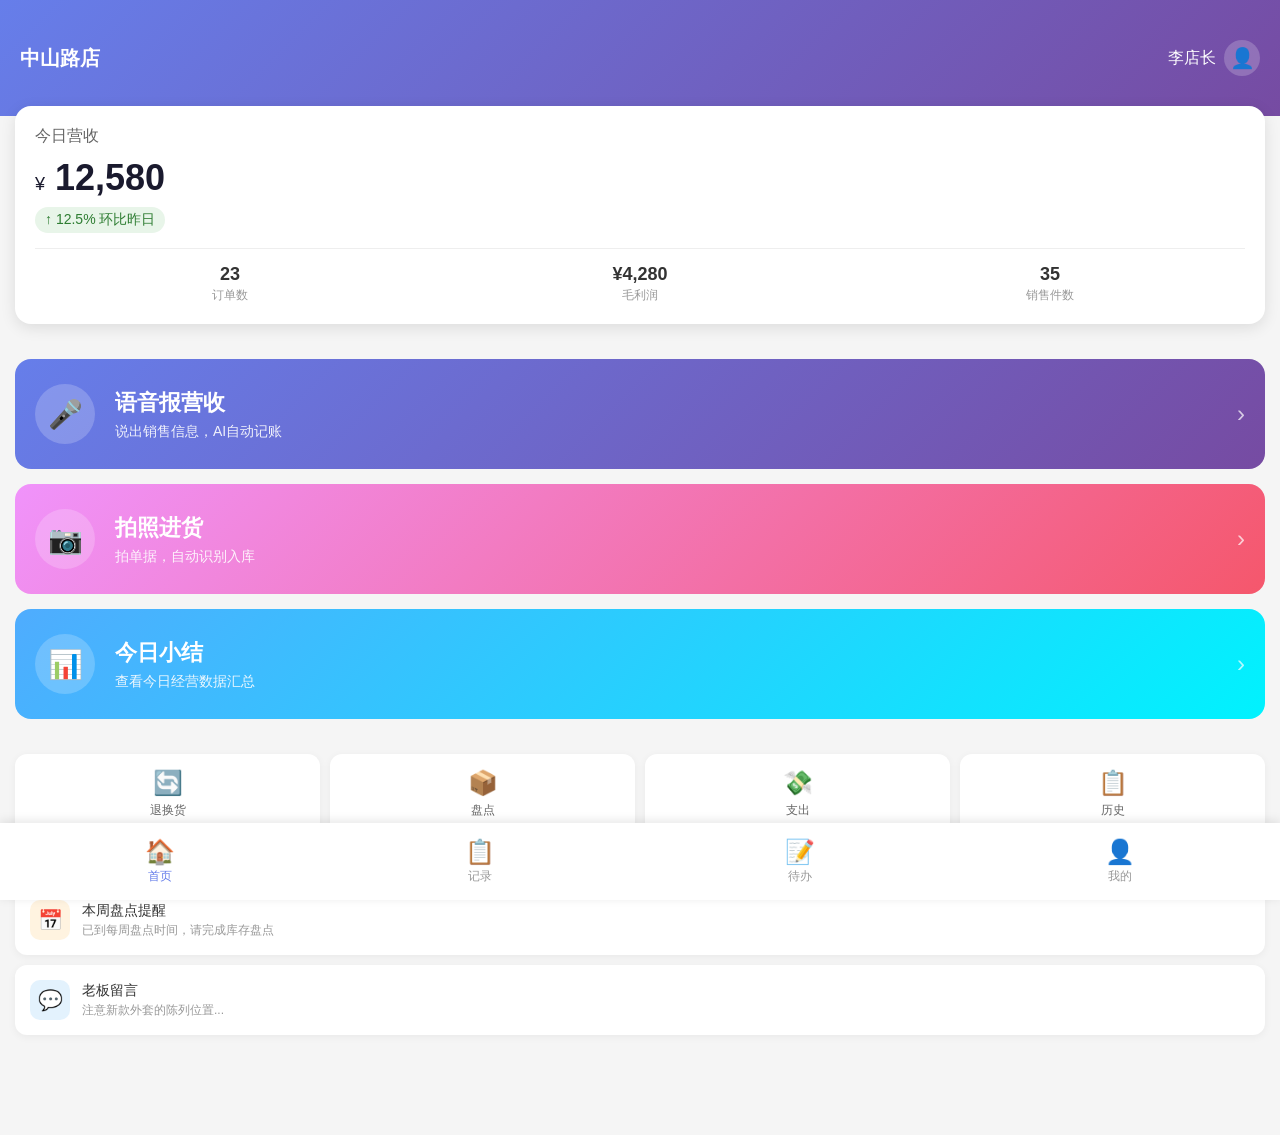
==== assets/mobile.html @ 160834ea "fix: 修复语音识别和PDF识别功能 主要修复内容：  1. 语音功能修复    - 新增 /api/voice/base64 接口：前端直接传base64音频 → 后端ASR识别 → 跳过工作流A" ====
<!DOCTYPE html>
<html lang="zh-CN">
<head>
    <meta charset="UTF-8">
    <meta name="viewport" content="width=device-width, initial-scale=1.0, maximum-scale=1.0, user-scalable=no">
    <title>店长端 - AI记账助手</title>
    <style>
        * {
            margin: 0;
            padding: 0;
            box-sizing: border-box;
        }
        
        body {
            font-family: -apple-system, BlinkMacSystemFont, 'Segoe UI', Roboto, 'Helvetica Neue', Arial, sans-serif;
            background: #f5f5f5;
            min-height: 100vh;
            padding-bottom: 80px;
        }
        
        /* 顶部栏 */
        .header {
            background: linear-gradient(135deg, #667eea 0%, #764ba2 100%);
            color: white;
            padding: 20px;
            padding-top: 40px;
        }
        
        .header-top {
            display: flex;
            justify-content: space-between;
            align-items: center;
            margin-bottom: 20px;
        }
        
        .store-name {
            font-size: 20px;
            font-weight: 600;
        }
        
        .user-info {
            display: flex;
            align-items: center;
            gap: 8px;
        }
        
        .avatar {
            width: 36px;
            height: 36px;
            background: rgba(255,255,255,0.2);
            border-radius: 50%;
            display: flex;
            align-items: center;
            justify-content: center;
            font-size: 20px;
        }
        
        /* 今日小结卡片 */
        .summary-card {
            background: white;
            margin: -10px 15px 15px;
            border-radius: 16px;
            padding: 20px;
            box-shadow: 0 4px 15px rgba(0,0,0,0.1);
        }
        
        .summary-title {
            font-size: 16px;
            color: #666;
            margin-bottom: 10px;
        }
        
        .summary-amount {
            font-size: 36px;
            font-weight: 700;
            color: #1a1a2e;
        }
        
        .summary-amount .unit {
            font-size: 18px;
            font-weight: 400;
        }
        
        .summary-change {
            display: inline-block;
            padding: 4px 10px;
            border-radius: 20px;
            font-size: 14px;
            margin-top: 8px;
        }
        
        .summary-change.up {
            background: #e8f5e9;
            color: #2e7d32;
        }
        
        .summary-change.down {
            background: #ffebee;
            color: #c62828;
        }
        
        .summary-stats {
            display: flex;
            gap: 20px;
            margin-top: 15px;
            padding-top: 15px;
            border-top: 1px solid #eee;
        }
        
        .stat-item {
            text-align: center;
            flex: 1;
        }
        
        .stat-value {
            font-size: 18px;
            font-weight: 600;
            color: #333;
        }
        
        .stat-label {
            font-size: 12px;
            color: #999;
            margin-top: 2px;
        }
        
        /* 3大按钮 */
        .main-buttons {
            padding: 20px 15px;
        }
        
        .main-btn {
            display: flex;
            align-items: center;
            width: 100%;
            padding: 25px 20px;
            border: none;
            border-radius: 16px;
            margin-bottom: 15px;
            cursor: pointer;
            transition: all 0.3s;
            text-align: left;
        }
        
        .main-btn:active {
            transform: scale(0.98);
        }
        
        .main-btn.voice {
            background: linear-gradient(135deg, #667eea 0%, #764ba2 100%);
            color: white;
        }
        
        .main-btn.photo {
            background: linear-gradient(135deg, #f093fb 0%, #f5576c 100%);
            color: white;
        }
        
        .main-btn.summary {
            background: linear-gradient(135deg, #4facfe 0%, #00f2fe 100%);
            color: white;
        }
        
        .btn-icon {
            width: 60px;
            height: 60px;
            background: rgba(255,255,255,0.2);
            border-radius: 50%;
            display: flex;
            align-items: center;
            justify-content: center;
            font-size: 28px;
            margin-right: 20px;
        }
        
        .btn-content {
            flex: 1;
        }
        
        .btn-title {
            font-size: 22px;
            font-weight: 600;
            margin-bottom: 5px;
        }
        
        .btn-desc {
            font-size: 14px;
            opacity: 0.9;
        }
        
        .btn-arrow {
            font-size: 24px;
            opacity: 0.7;
        }
        
        /* 快捷入口 */
        .quick-actions {
            display: flex;
            gap: 10px;
            padding: 0 15px;
            margin-bottom: 20px;
        }
        
        .quick-btn {
            flex: 1;
            background: white;
            border: none;
            border-radius: 12px;
            padding: 15px 10px;
            text-align: center;
            cursor: pointer;
            box-shadow: 0 2px 8px rgba(0,0,0,0.05);
        }
        
        .quick-btn .icon {
            font-size: 24px;
            margin-bottom: 5px;
        }
        
        .quick-btn .text {
            font-size: 12px;
            color: #666;
        }
        
        /* 待办事项 */
        .section {
            padding: 0 15px;
            margin-bottom: 20px;
        }
        
        .section-title {
            font-size: 16px;
            font-weight: 600;
            color: #333;
            margin-bottom: 10px;
        }
        
        .todo-item {
            background: white;
            border-radius: 12px;
            padding: 15px;
            margin-bottom: 10px;
            display: flex;
            align-items: center;
            gap: 12px;
            box-shadow: 0 2px 8px rgba(0,0,0,0.05);
        }
        
        .todo-icon {
            width: 40px;
            height: 40px;
            border-radius: 10px;
            display: flex;
            align-items: center;
            justify-content: center;
            font-size: 20px;
        }
        
        .todo-icon.warning { background: #fff3e0; }
        .todo-icon.message { background: #e3f2fd; }
        .todo-icon.check { background: #e8f5e9; }
        
        .todo-content {
            flex: 1;
        }
        
        .todo-title {
            font-size: 14px;
            font-weight: 500;
            color: #333;
        }
        
        .todo-desc {
            font-size: 12px;
            color: #999;
            margin-top: 2px;
        }
        
        /* 底部导航 */
        .bottom-nav {
            position: fixed;
            bottom: 0;
            left: 0;
            right: 0;
            background: white;
            display: flex;
            padding: 10px 0;
            box-shadow: 0 -2px 10px rgba(0,0,0,0.1);
        }
        
        .nav-item {
            flex: 1;
            text-align: center;
            padding: 5px;
            cursor: pointer;
            color: #999;
        }
        
        .nav-item.active {
            color: #667eea;
        }
        
        .nav-item .icon {
            font-size: 24px;
            margin-bottom: 2px;
        }
        
        .nav-item .text {
            font-size: 12px;
        }
        
        /* 录音模态框 */
        .modal-overlay {
            position: fixed;
            top: 0;
            left: 0;
            right: 0;
            bottom: 0;
            background: rgba(0,0,0,0.5);
            display: none;
            align-items: center;
            justify-content: center;
            z-index: 1000;
        }
        
        .modal-overlay.show {
            display: flex;
        }
        
        .modal-content {
            background: white;
            border-radius: 20px;
            padding: 30px;
            width: 90%;
            max-width: 400px;
            text-align: center;
        }
        
        .record-btn-big {
            width: 120px;
            height: 120px;
            border-radius: 50%;
            background: linear-gradient(135deg, #667eea 0%, #764ba2 100%);
            border: none;
            color: white;
            font-size: 40px;
            cursor: pointer;
            margin: 20px auto;
            display: flex;
            align-items: center;
            justify-content: center;
            transition: all 0.3s;
        }
        
        .record-btn-big.recording {
            background: #f44336;
            animation: pulse 1s infinite;
        }
        
        @keyframes pulse {
            0% { transform: scale(1); }
            50% { transform: scale(1.1); }
            100% { transform: scale(1); }
        }
        
        .record-status {
            font-size: 16px;
            color: #666;
            margin-top: 10px;
        }
        
        .result-card {
            background: #f8f9fa;
            border-radius: 12px;
            padding: 20px;
            margin-top: 20px;
            text-align: left;
        }
        
        .result-item {
            display: flex;
            justify-content: space-between;
            padding: 10px 0;
            border-bottom: 1px solid #eee;
        }
        
        .result-item:last-child {
            border-bottom: none;
        }
        
        .result-label {
            color: #666;
        }
        
        .result-value {
            font-weight: 600;
            color: #333;
        }
        
        .modal-buttons {
            display: flex;
            gap: 10px;
            margin-top: 20px;
        }
        
        .modal-btn {
            flex: 1;
            padding: 14px;
            border: none;
            border-radius: 12px;
            font-size: 16px;
            cursor: pointer;
        }
        
        .modal-btn.cancel {
            background: #f5f5f5;
            color: #666;
        }
        
        .modal-btn.confirm {
            background: linear-gradient(135deg, #667eea 0%, #764ba2 100%);
            color: white;
        }
    </style>
</head>
<body>
    <!-- 顶部栏 -->
    <div class="header">
        <div class="header-top">
            <div class="store-name" id="storeName">中山路店</div>
            <div class="user-info">
                <span id="userName">李店长</span>
                <div class="avatar">👤</div>
            </div>
        </div>
    </div>
    
    <!-- 今日小结卡片 -->
    <div class="summary-card">
        <div class="summary-title">今日营收</div>
        <div class="summary-amount">
            <span class="unit">¥</span>
            <span id="todayRevenue">12,580</span>
        </div>
        <span class="summary-change up" id="revenueChange">↑ 12.5% 环比昨日</span>
        
        <div class="summary-stats">
            <div class="stat-item">
                <div class="stat-value" id="todayOrders">23</div>
                <div class="stat-label">订单数</div>
            </div>
            <div class="stat-item">
                <div class="stat-value" id="todayProfit">¥4,280</div>
                <div class="stat-label">毛利润</div>
            </div>
            <div class="stat-item">
                <div class="stat-value" id="todayItems">35</div>
                <div class="stat-label">销售件数</div>
            </div>
        </div>
    </div>
    
    <!-- 3大按钮 -->
    <div class="main-buttons">
        <button class="main-btn voice" onclick="openVoiceModal()">
            <div class="btn-icon">🎤</div>
            <div class="btn-content">
                <div class="btn-title">语音报营收</div>
                <div class="btn-desc">说出销售信息，AI自动记账</div>
            </div>
            <div class="btn-arrow">›</div>
        </button>
        
        <button class="main-btn photo" onclick="openPhotoModal()">
            <div class="btn-icon">📷</div>
            <div class="btn-content">
                <div class="btn-title">拍照进货</div>
                <div class="btn-desc">拍单据，自动识别入库</div>
            </div>
            <div class="btn-arrow">›</div>
        </button>
        
        <button class="main-btn summary" onclick="viewTodaySummary()">
            <div class="btn-icon">📊</div>
            <div class="btn-content">
                <div class="btn-title">今日小结</div>
                <div class="btn-desc">查看今日经营数据汇总</div>
            </div>
            <div class="btn-arrow">›</div>
        </button>
    </div>
    
    <!-- 快捷入口 -->
    <div class="quick-actions">
        <button class="quick-btn" onclick="openReturnType()">
            <div class="icon">🔄</div>
            <div class="text">退换货</div>
        </button>
        <button class="quick-btn" onclick="openInventory()">
            <div class="icon">📦</div>
            <div class="text">盘点</div>
        </button>
        <button class="quick-btn" onclick="openExpense()">
            <div class="icon">💸</div>
            <div class="text">支出</div>
        </button>
        <button class="quick-btn" onclick="viewHistory()">
            <div class="icon">📋</div>
            <div class="text">历史</div>
        </button>
    </div>
    
    <!-- 待办事项 -->
    <div class="section">
        <div class="section-title">待办提醒</div>
        <div class="todo-item" onclick="handleTodo('inventory')">
            <div class="todo-icon warning">📅</div>
            <div class="todo-content">
                <div class="todo-title">本周盘点提醒</div>
                <div class="todo-desc">已到每周盘点时间，请完成库存盘点</div>
            </div>
        </div>
        <div class="todo-item" onclick="handleTodo('message')">
            <div class="todo-icon message">💬</div>
            <div class="todo-content">
                <div class="todo-title">老板留言</div>
                <div class="todo-desc">注意新款外套的陈列位置...</div>
            </div>
        </div>
    </div>
    
    <!-- 底部导航 -->
    <div class="bottom-nav">
        <div class="nav-item active" onclick="switchTab('home')">
            <div class="icon">🏠</div>
            <div class="text">首页</div>
        </div>
        <div class="nav-item" onclick="switchTab('records')">
            <div class="icon">📋</div>
            <div class="text">记录</div>
        </div>
        <div class="nav-item" onclick="switchTab('todos')">
            <div class="icon">📝</div>
            <div class="text">待办</div>
        </div>
        <div class="nav-item" onclick="switchTab('profile')">
            <div class="icon">👤</div>
            <div class="text">我的</div>
        </div>
    </div>
    
    <!-- 语音录音模态框 -->
    <div class="modal-overlay" id="voiceModal">
        <div class="modal-content">
            <h3 style="margin-bottom: 10px;">语音报账</h3>
            <p style="color: #666; font-size: 14px;">点击开始录音，说出交易信息</p>
            
            <button class="record-btn-big" id="recordBtn" onclick="toggleRecording()">
                🎤
            </button>
            <div class="record-status" id="recordStatus">点击开始录音</div>
            
            <div class="result-card" id="voiceResult" style="display: none;">
                <h4 style="margin-bottom: 10px;">识别结果 <span style="color: #4caf50; font-size: 12px;">置信度 95%</span></h4>
                <div class="result-item">
                    <span class="result-label">类型</span>
                    <span class="result-value" id="resultType">销售</span>
                </div>
                <div class="result-item">
                    <span class="result-label">商品</span>
                    <span class="result-value" id="resultProduct">红色连衣裙</span>
                </div>
                <div class="result-item">
                    <span class="result-label">数量</span>
                    <span class="result-value" id="resultQty">1件</span>
                </div>
                <div class="result-item">
                    <span class="result-label">金额</span>
                    <span class="result-value" id="resultAmount">¥299</span>
                </div>
            </div>
            
            <div class="modal-buttons">
                <button class="modal-btn cancel" onclick="closeVoiceModal()">取消</button>
                <button class="modal-btn confirm" id="confirmBtn" style="display: none;" onclick="confirmRecord()">确认提交</button>
            </div>
        </div>
    </div>
    
    <script>
        // 检查登录状态
        const token = localStorage.getItem('token');
        const user = JSON.parse(localStorage.getItem('user') || '{}');
        
        if (!token || user.role !== 'manager') {
            // 未登录或非店长角色，跳转登录页
            // window.location.href = '/login.html';
        }
        
        // 设置用户信息
        if (user.name) {
            document.getElementById('userName').textContent = user.name;
        }
        
        let mediaRecorder;
        let audioChunks = [];
        let isRecording = false;
        
        function openVoiceModal() {
            document.getElementById('voiceModal').classList.add('show');
            document.getElementById('voiceResult').style.display = 'none';
            document.getElementById('confirmBtn').style.display = 'none';
        }
        
        function closeVoiceModal() {
            document.getElementById('voiceModal').classList.remove('show');
            if (isRecording) {
                stopRecording();
            }
        }
        
        async function toggleRecording() {
            if (isRecording) {
                await stopRecording();
            } else {
                await startRecording();
            }
        }
        
        async function startRecording() {
            try {
                const stream = await navigator.mediaDevices.getUserMedia({ audio: true });
                // 优先使用webm+opus格式
                const mimeType = MediaRecorder.isTypeSupported('audio/webm;codecs=opus') 
                    ? 'audio/webm;codecs=opus' 
                    : MediaRecorder.isTypeSupported('audio/mp4') 
                        ? 'audio/mp4' 
                        : 'audio/webm';
                mediaRecorder = new MediaRecorder(stream, { mimeType });
                audioChunks = [];
                
                mediaRecorder.ondataavailable = (e) => {
                    audioChunks.push(e.data);
                };
                
                mediaRecorder.onstop = async () => {
                    const audioBlob = new Blob(audioChunks, { type: mediaRecorder.mimeType || 'audio/webm' });
                    await uploadAudio(audioBlob);
                };
                
                mediaRecorder.start();
                isRecording = true;
                document.getElementById('recordBtn').classList.add('recording');
                document.getElementById('recordBtn').textContent = '⏹️';
                document.getElementById('recordStatus').textContent = '正在录音，点击停止...';
            } catch (error) {
                alert('无法访问麦克风，请检查权限设置');
            }
        }
        
        function stopRecording() {
            if (mediaRecorder && isRecording) {
                mediaRecorder.stop();
                isRecording = false;
                document.getElementById('recordBtn').classList.remove('recording');
                document.getElementById('recordBtn').textContent = '🎤';
                document.getElementById('recordStatus').textContent = '识别中...';
            }
        }
        
        async function uploadAudio(audioBlob) {
            const storeId = user.store_ids?.[0] || 'store_001';
            
            try {
                // 将音频转为base64直接发送给ASR识别
                const reader = new FileReader();
                reader.onloadend = async function() {
                    const base64Audio = reader.result.split(',')[1];
                    
                    try {
                        const response = await fetch('/api/voice/base64', {
                            method: 'POST',
                            headers: {
                                'Content-Type': 'application/json',
                                'Authorization': `Bearer ${token}`
                            },
                            body: JSON.stringify({
                                audio_base64: base64Audio,
                                audio_format: 'webm',
                                store_id: storeId
                            })
                        });
                        
                        const data = await response.json();
                        
                        if (data.success) {
                            showResult(data.extracted_data || {});
                        } else {
                            document.getElementById('recordStatus').textContent = '识别失败：' + (data.error || '未知错误');
                        }
                    } catch (error) {
                        document.getElementById('recordStatus').textContent = '识别失败，请重试';
                    }
                };
                reader.readAsDataURL(audioBlob);
            } catch (error) {
                document.getElementById('recordStatus').textContent = '上传失败，请重试';
            }
        }
        
        function showResult(data) {
            document.getElementById('resultType').textContent = data.data_type === 'revenue' ? '销售' : 
                data.data_type === 'return' ? '退货' : data.data_type === 'inventory' ? '盘点' : '支出';
            
            const items = data.extracted_fields?.items || [];
            if (items.length > 0) {
                document.getElementById('resultProduct').textContent = items[0].name || '-';
                document.getElementById('resultQty').textContent = (items[0].quantity || 1) + '件';
            }
            
            document.getElementById('resultAmount').textContent = '¥' + (data.extracted_fields?.total_amount || 0);
            document.getElementById('recordStatus').textContent = '识别完成';
            document.getElementById('voiceResult').style.display = 'block';
            document.getElementById('confirmBtn').style.display = 'block';
        }
        
        async function confirmRecord() {
            // 提交确认
            alert('✅ 记账成功！\n\n今日营收已更新');
            closeVoiceModal();
            loadTodaySummary();
        }
        
        function openPhotoModal() {
            // 打开拍照/上传界面
            const input = document.createElement('input');
            input.type = 'file';
            input.accept = 'image/*,.pdf';
            input.capture = 'environment';
            input.onchange = handlePhotoUpload;
            input.click();
        }
        
        async function handlePhotoUpload(e) {
            const file = e.target.files[0];
            if (!file) return;
            
            const fileName = file.name.toLowerCase();
            const isPdf = fileName.endsWith('.pdf');
            const formData = new FormData();
            formData.append('file', file);
            formData.append('store_id', user.store_ids?.[0] || 'store_001');
            
            // 显示上传中
            document.getElementById('recordStatus') && (document.getElementById('recordStatus').textContent = '正在上传...');
            
            try {
                // 第一步：上传文件到对象存储
                const uploadResp = await fetch('/api/upload', {
                    method: 'POST',
                    headers: {
                        'Authorization': `Bearer ${token}`
                    },
                    body: formData
                });
                const uploadData = await uploadResp.json();
                
                if (!uploadData.success) {
                    alert('上传失败：' + (uploadData.error || '未知错误'));
                    return;
                }
                
                // 第二步：根据文件类型调用识别接口
                const apiUrl = isPdf ? '/api/document' : '/api/image';
                const response = await fetch(apiUrl, {
                    method: 'POST',
                    headers: {
                        'Content-Type': 'application/json',
                        'Authorization': `Bearer ${token}`
                    },
                    body: JSON.stringify({
                        file_url: uploadData.url,
                        store_id: user.store_ids?.[0] || 'store_001'
                    })
                });
                
                const data = await response.json();
                
                if (data.success) {
                    showResult(data.extracted_data || {});
                } else {
                    alert('识别失败：' + (data.error || '未知错误'));
                }
            } catch (error) {
                alert('上传失败，请重试');
            }
        }
        
        function viewTodaySummary() {
            alert('📊 今日小结\n\n营收: ¥12,580\n订单: 23笔\n毛利: ¥4,280\n环比昨日: +12.5%');
        }
        
        function openReturnType() {
            // 打开退换货界面
            alert('🔄 退换货功能\n\n请说出退换货信息，如：\n"张姐退了红色M码大衣一件，退480元"');
        }
        
        function openInventory() {
            alert('📦 库存盘点\n\n请扫描或输入商品条码，填写实际库存数量');
        }
        
        function openExpense() {
            alert('💸 支出录入\n\n请说出支出信息，如：\n"今天房租15000元"\n"水电费2000元"');
        }
        
        function viewHistory() {
            window.location.href = '/?page=history';
        }
        
        function handleTodo(type) {
            if (type === 'inventory') {
                openInventory();
            } else if (type === 'message') {
                alert('💬 老板留言\n\n注意新款外套的陈列位置，放在门口显眼处。另外周六有促销活动，请提前准备。');
            }
        }
        
        function switchTab(tab) {
            document.querySelectorAll('.nav-item').forEach(item => {
                item.classList.remove('active');
            });
            event.currentTarget.classList.add('active');
            
            if (tab === 'home') {
                // 当前页面
            } else if (tab === 'records') {
                viewHistory();
            } else if (tab === 'todos') {
                alert('待办功能开发中...');
            } else if (tab === 'profile') {
                alert('我的\n\n' + user.name + '\n' + user.store_ids?.[0] || '');
            }
        }
        
        async function loadTodaySummary() {
            // 加载今日数据
            try {
                const response = await fetch('/api/query', {
                    method: 'POST',
                    headers: {
                        'Content-Type': 'application/json',
                        'Authorization': `Bearer ${token}`
                    },
                    body: JSON.stringify({
                        input_type: 'query',
                        query_type: 'day',
                        store_id: user.store_ids?.[0]
                    })
                });
                
                const data = await response.json();
                // 更新页面数据
            } catch (error) {
                console.error('加载数据失败', error);
            }
        }
        
        // 初始化
        loadTodaySummary();
    </script>
</body>
</html>
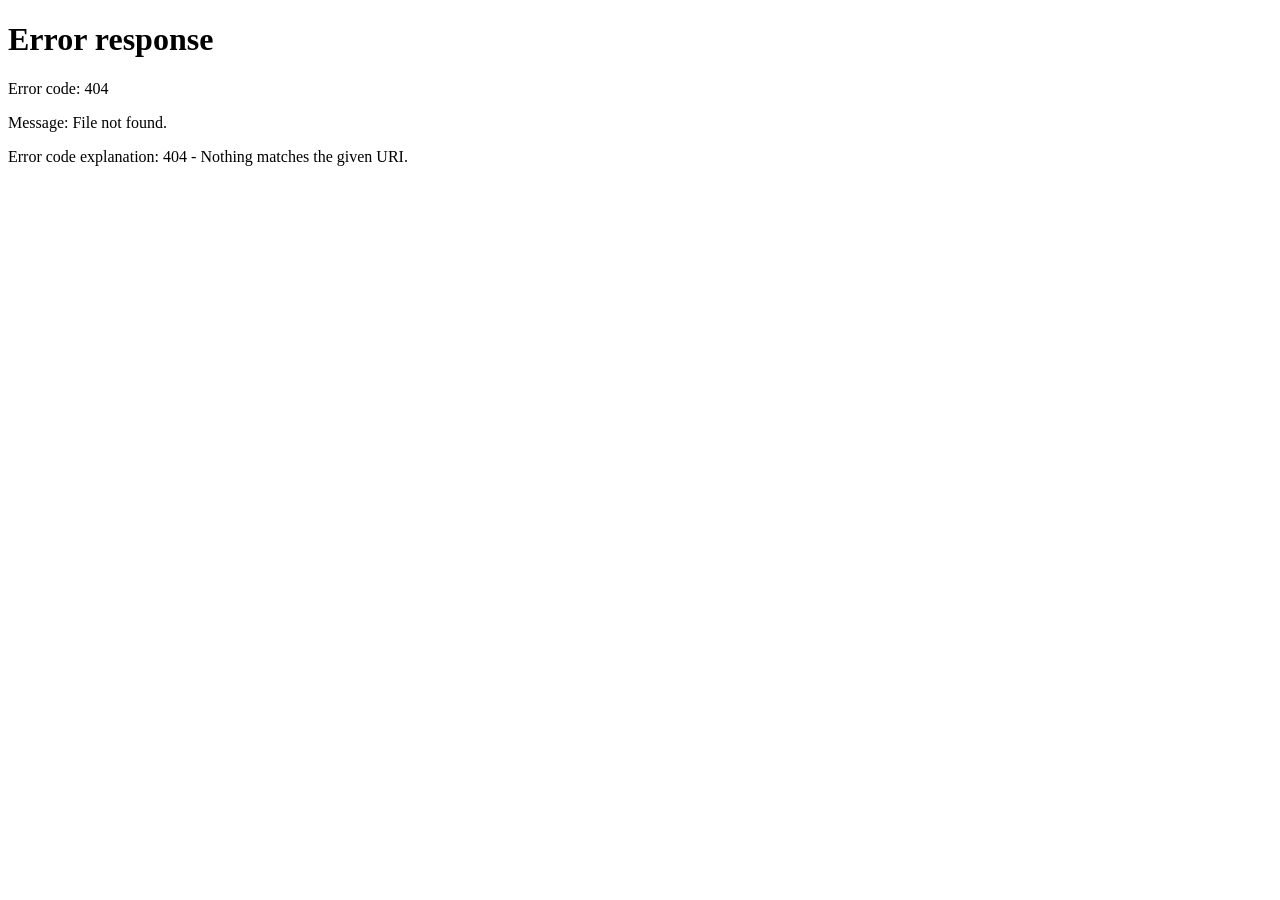
==== commit 6a598c0a: "fix: 修复登录态失效问题 1. 前端修复:    - confirmRecord函数同时读取error和message字段    - 正确处理401状态码，自动跳转登录页    - 解开未登录跳转" ====
--- a/assets/mobile.html
+++ b/assets/mobile.html
@@ -1,6 +1,7 @@
 <!DOCTYPE html>
 <html lang="zh-CN">
 <head>
+    <!-- 版本: 20260526-0910 -->
     <meta charset="UTF-8">
     <meta name="viewport" content="width=device-width, initial-scale=1.0, maximum-scale=1.0, user-scalable=no">
     <title>店长端 - AI记账助手</title>
@@ -362,7 +363,54 @@
             50% { transform: scale(1.1); }
             100% { transform: scale(1); }
         }
-        
+
+        /* 录音波形动画 */
+        .waveform {
+            display: none;
+            align-items: center;
+            justify-content: center;
+            gap: 4px;
+            height: 40px;
+            margin: 15px 0;
+        }
+        .waveform.show { display: flex; }
+        .wave-bar {
+            width: 4px;
+            background: #667eea;
+            border-radius: 2px;
+            animation: wave 0.8s ease-in-out infinite;
+        }
+        .wave-bar:nth-child(odd) { animation-delay: 0s; }
+        .wave-bar:nth-child(even) { animation-delay: 0.2s; }
+        @keyframes wave {
+            0%, 100% { height: 8px; }
+            50% { height: 36px; }
+        }
+
+        /* 拍照预览 */
+        .photo-preview {
+            max-width: 100%;
+            max-height: 250px;
+            border-radius: 12px;
+            margin-top: 15px;
+            display: none;
+        }
+        .photo-preview.show { display: block; }
+
+        /* Loading spinner */
+        .spinner {
+            display: none;
+            width: 40px;
+            height: 40px;
+            margin: 15px auto;
+            border: 3px solid rgba(102, 126, 234, 0.2);
+            border-top-color: #667eea;
+            border-radius: 50%;
+            animation: spin 0.8s linear infinite;
+        }
+        .spinner.show { display: block; }
+        @keyframes spin { to { transform: rotate(360deg); } }
+
         .record-status {
             font-size: 16px;
             color: #666;
@@ -555,6 +603,13 @@
             <h3 style="margin-bottom: 10px;">语音报账</h3>
             <p style="color: #666; font-size: 14px;">点击开始录音，说出交易信息</p>
             
+            <div class="waveform" id="waveform">
+                <div class="wave-bar"></div><div class="wave-bar"></div><div class="wave-bar"></div>
+                <div class="wave-bar"></div><div class="wave-bar"></div><div class="wave-bar"></div>
+                <div class="wave-bar"></div><div class="wave-bar"></div><div class="wave-bar"></div>
+                <div class="wave-bar"></div>
+            </div>
+            <div class="spinner" id="spinner"></div>
             <button class="record-btn-big" id="recordBtn" onclick="toggleRecording()">
                 🎤
             </button>
@@ -594,7 +649,7 @@
         
         if (!token || user.role !== 'manager') {
             // 未登录或非店长角色，跳转登录页
-            // window.location.href = '/login.html';
+            window.location.href = '/login.html';
         }
         
         // 设置用户信息
@@ -630,34 +685,37 @@
         async function startRecording() {
             try {
                 const stream = await navigator.mediaDevices.getUserMedia({ audio: true });
-                // 优先使用webm+opus格式
-                const mimeType = MediaRecorder.isTypeSupported('audio/webm;codecs=opus') 
-                    ? 'audio/webm;codecs=opus' 
-                    : MediaRecorder.isTypeSupported('audio/mp4') 
-                        ? 'audio/mp4' 
+                const mimeType = MediaRecorder.isTypeSupported('audio/mp4')
+                    ? 'audio/mp4'
+                    : MediaRecorder.isTypeSupported('audio/webm;codecs=opus')
+                        ? 'audio/webm;codecs=opus'
                         : 'audio/webm';
                 mediaRecorder = new MediaRecorder(stream, { mimeType });
                 audioChunks = [];
-                
+
                 mediaRecorder.ondataavailable = (e) => {
                     audioChunks.push(e.data);
                 };
-                
+
                 mediaRecorder.onstop = async () => {
+                    document.getElementById('waveform').classList.remove('show');
+                    document.getElementById('spinner').classList.add('show');
                     const audioBlob = new Blob(audioChunks, { type: mediaRecorder.mimeType || 'audio/webm' });
                     await uploadAudio(audioBlob);
                 };
-                
+
                 mediaRecorder.start();
                 isRecording = true;
                 document.getElementById('recordBtn').classList.add('recording');
                 document.getElementById('recordBtn').textContent = '⏹️';
                 document.getElementById('recordStatus').textContent = '正在录音，点击停止...';
+                document.getElementById('waveform').classList.add('show');
+                document.getElementById('spinner').classList.remove('show');
             } catch (error) {
                 alert('无法访问麦克风，请检查权限设置');
             }
         }
-        
+
         function stopRecording() {
             if (mediaRecorder && isRecording) {
                 mediaRecorder.stop();
@@ -694,28 +752,35 @@
                         const data = await response.json();
                         
                         if (data.success) {
+                            document.getElementById('spinner').classList.remove('show');
                             showResult(data.extracted_data || {});
                         } else {
+                            document.getElementById('spinner').classList.remove('show');
                             document.getElementById('recordStatus').textContent = '识别失败：' + (data.error || '未知错误');
                         }
                     } catch (error) {
+                        document.getElementById('spinner').classList.remove('show');
                         document.getElementById('recordStatus').textContent = '识别失败，请重试';
                     }
                 };
                 reader.readAsDataURL(audioBlob);
             } catch (error) {
+                document.getElementById('spinner').classList.remove('show');
                 document.getElementById('recordStatus').textContent = '上传失败，请重试';
             }
         }
         
+        let lastRecordData = null;
+        
         function showResult(data) {
-            document.getElementById('resultType').textContent = data.data_type === 'revenue' ? '销售' : 
-                data.data_type === 'return' ? '退货' : data.data_type === 'inventory' ? '盘点' : '支出';
+            lastRecordData = data;
+            const typeNames = {revenue:'销售', expense:'支出', return:'退货', purchase:'进货', inventory:'盘点'};
+            document.getElementById('resultType').textContent = typeNames[data.data_type] || data.data_type || '未知';
             
             const items = data.extracted_fields?.items || [];
             if (items.length > 0) {
-                document.getElementById('resultProduct').textContent = items[0].name || '-';
-                document.getElementById('resultQty').textContent = (items[0].quantity || 1) + '件';
+                document.getElementById('resultProduct').textContent = items.map(i => i.name).join(', ') || '-';
+                document.getElementById('resultQty').textContent = items.reduce((s, i) => s + (i.quantity || 1), 0) + '件';
             }
             
             document.getElementById('resultAmount').textContent = '¥' + (data.extracted_fields?.total_amount || 0);
@@ -725,10 +790,122 @@
         }
         
         async function confirmRecord() {
-            // 提交确认
-            alert('✅ 记账成功！\n\n今日营收已更新');
-            closeVoiceModal();
-            loadTodaySummary();
+            if (!lastRecordData) { alert('无数据可提交'); return; }
+            
+            // 重新获取token，确保是最新的
+            const currentToken = localStorage.getItem('token');
+            if (!currentToken) {
+                alert('请先登录');
+                window.location.href = '/login.html';
+                return;
+            }
+            
+            const extracted = lastRecordData;
+            const fields = extracted.extracted_fields || {};
+            const storeId = user.store_ids?.[0] || 'store_001';
+            
+            console.log('提交数据:', {
+                type: extracted.data_type,
+                items: fields.items,
+                total_amount: fields.total_amount
+            });
+            
+            try {
+                const resp = await fetch('/api/records', {
+                    method: 'POST',
+                    headers: { 'Content-Type': 'application/json', 'Authorization': `Bearer ${currentToken}` },
+                    body: JSON.stringify({
+                        org_id: 'org_default',
+                        store_id: storeId,
+                        store_name: user.store_name || '我的门店',
+                        type: extracted.data_type || 'revenue',
+                        category: (fields.items && fields.items[0] && fields.items[0].category) || '',
+                        items: fields.items || [],
+                        total_amount: fields.total_amount || 0,
+                        payment_method: fields.payment_method || '',
+                        confidence: extracted.confidence || 0.8,
+                        status: (extracted.confidence || 0.8) >= 0.9 ? 'approved' : 'pending',
+                        operator: user.name || ''
+                    })
+                });
+                
+                console.log('响应状态:', resp.status);
+                const result = await resp.json();
+                console.log('响应结果:', result);
+                
+                // 统一错误处理：检查HTTP状态和success字段
+                if (!resp.ok || !result.success) {
+                    const msg = result.error || result.message || `服务异常 (${resp.status})`;
+                    // 检查是否是登录态问题
+                    if (resp.status === 401 || /未登录|登录已过期|token/i.test(msg)) {
+                        alert('⚠️ 登录已过期，请重新登录');
+                        localStorage.removeItem('token');
+                        window.location.href = '/login.html';
+                        return;
+                    }
+                    alert('❌ 提交失败: ' + msg);
+                    return;
+                }
+                
+                if (result.success) {
+                    // 处理库存警告
+                    if (result.stock_warning && result.stock_warning.length > 0) {
+                        const warnings = result.stock_warning.map(w => 
+                            `⚠️ ${w.item_name}: 需要${w.needed}件，库存仅剩${w.available}件`
+                        ).join('\n');
+                        
+                        const confirmed = confirm(`❌ 库存不足警告！\n\n${warnings}\n\n这可能是账记错了。\n\n是否仍要强制记录？`);
+                        
+                        if (confirmed) {
+                            // 强制提交
+                            const forceResp = await fetch('/api/records/force', {
+                                method: 'POST',
+                                headers: { 'Content-Type': 'application/json', 'Authorization': `Bearer ${currentToken}` },
+                                body: JSON.stringify({
+                                    org_id: 'org_default',
+                                    store_id: storeId,
+                                    store_name: user.store_name || '我的门店',
+                                    type: extracted.data_type || 'revenue',
+                                    category: (fields.items && fields.items[0] && fields.items[0].category) || '',
+                                    items: fields.items || [],
+                                    total_amount: fields.total_amount || 0,
+                                    confidence: extracted.confidence || 0.8,
+                                    status: 'approved',
+                                    operator: user.name || '',
+                                    force_deduct: true
+                                })
+                            });
+                            const forceResult = await forceResp.json();
+                            if (forceResult.success) {
+                                alert('⚠️ 已强制记录！\n库存已扣减（可能出现负库存）\n请核实账目。');
+                                closeVoiceModal();
+                                loadTodaySummary();
+                            } else {
+                                alert('❌ 强制提交失败: ' + (forceResult.message || ''));
+                            }
+                        }
+                    } else {
+                        // 正常成功
+                        let msg = '✅ 记账成功！';
+                        if (result.stock_deductions && result.stock_deductions.length > 0) {
+                            msg += '\n\n库存已自动扣减：';
+                            result.stock_deductions.forEach(d => {
+                                msg += `\n${d.product_name}: ${d.old_stock} → ${d.new_stock}`;
+                            });
+                        }
+                        if (result.record?.status === 'pending') {
+                            msg += '\n\n等待老板审核';
+                        }
+                        alert(msg);
+                        closeVoiceModal();
+                        loadTodaySummary();
+                    }
+                } else {
+                    alert('❌ 提交失败: ' + (result.message || ''));
+                }
+            } catch (error) {
+                alert('❌ 提交失败，请重试');
+            }
         }
         
         function openPhotoModal() {
@@ -744,16 +921,33 @@
         async function handlePhotoUpload(e) {
             const file = e.target.files[0];
             if (!file) return;
-            
+
+            // 显示图片预览
+            if (file.type.startsWith('image/')) {
+                const reader = new FileReader();
+                reader.onload = function(ev) {
+                    const preview = document.createElement('img');
+                    preview.src = ev.target.result;
+                    preview.style.cssText = 'max-width:100%;max-height:200px;border-radius:12px;margin:15px 0;display:block;';
+                    const voiceModal = document.getElementById('voiceModal');
+                    const statusEl = document.getElementById('recordStatus');
+                    const existing = voiceModal.querySelector('.photo-preview-img');
+                    if (existing) existing.remove();
+                    preview.className = 'photo-preview-img';
+                    statusEl.parentNode.insertBefore(preview, statusEl);
+                };
+                reader.readAsDataURL(file);
+            }
+
             const fileName = file.name.toLowerCase();
             const isPdf = fileName.endsWith('.pdf');
             const formData = new FormData();
             formData.append('file', file);
             formData.append('store_id', user.store_ids?.[0] || 'store_001');
-            
-            // 显示上传中
-            document.getElementById('recordStatus') && (document.getElementById('recordStatus').textContent = '正在上传...');
-            
+
+            document.getElementById('spinner').classList.add('show');
+            document.getElementById('recordStatus').textContent = '正在上传识别...';
+
             try {
                 // 第一步：上传文件到对象存储
                 const uploadResp = await fetch('/api/upload', {
@@ -766,6 +960,7 @@
                 const uploadData = await uploadResp.json();
                 
                 if (!uploadData.success) {
+                    document.getElementById('spinner').classList.remove('show');
                     alert('上传失败：' + (uploadData.error || '未知错误'));
                     return;
                 }
@@ -787,30 +982,55 @@
                 const data = await response.json();
                 
                 if (data.success) {
+                    document.getElementById('spinner').classList.remove('show');
                     showResult(data.extracted_data || {});
                 } else {
+                    document.getElementById('spinner').classList.remove('show');
                     alert('识别失败：' + (data.error || '未知错误'));
                 }
             } catch (error) {
+                document.getElementById('spinner').classList.remove('show');
                 alert('上传失败，请重试');
             }
         }
         
-        function viewTodaySummary() {
-            alert('📊 今日小结\n\n营收: ¥12,580\n订单: 23笔\n毛利: ¥4,280\n环比昨日: +12.5%');
+        async function viewTodaySummary() {
+            const storeId = user.store_ids?.[0] || 'store_001';
+            try {
+                const resp = await fetch(`/api/dashboard?period=day&store_id=${storeId}`, {
+                    headers: { 'Authorization': `Bearer ${token}` }
+                });
+                const data = await resp.json();
+                if (data.success) {
+                    const s = data.dashboard_data?.summary || {};
+                    alert(`📊 今日小结\n\n营收: ¥${(s.total_revenue || 0).toLocaleString()}\n订单: ${s.transaction_count || 0}笔\n毛利: ¥${(s.gross_profit || 0).toLocaleString()}\n净利润: ¥${(s.net_profit || 0).toLocaleString()}\n毛利率: ${(s.gross_margin || 0).toFixed(1)}%`);
+                } else {
+                    alert('加载数据失败');
+                }
+            } catch (e) {
+                alert('网络错误，请重试');
+            }
         }
         
         function openReturnType() {
-            // 打开退换货界面
-            alert('🔄 退换货功能\n\n请说出退换货信息，如：\n"张姐退了红色M码大衣一件，退480元"');
+            openVoiceModal();
+            setTimeout(() => {
+                document.getElementById('recordStatus').textContent = '请说出退换货信息，如："张姐退了红色M码大衣一件，退480元"';
+            }, 300);
         }
         
         function openInventory() {
-            alert('📦 库存盘点\n\n请扫描或输入商品条码，填写实际库存数量');
+            openVoiceModal();
+            setTimeout(() => {
+                document.getElementById('recordStatus').textContent = '请说出盘点信息，如："盘点黑色西装外套库存15件"';
+            }, 300);
         }
         
         function openExpense() {
-            alert('💸 支出录入\n\n请说出支出信息，如：\n"今天房租15000元"\n"水电费2000元"');
+            openVoiceModal();
+            setTimeout(() => {
+                document.getElementById('recordStatus').textContent = '请说出支出信息，如："今天房租15000元"';
+            }, 300);
         }
         
         function viewHistory() {
@@ -821,7 +1041,7 @@
             if (type === 'inventory') {
                 openInventory();
             } else if (type === 'message') {
-                alert('💬 老板留言\n\n注意新款外套的陈列位置，放在门口显眼处。另外周六有促销活动，请提前准备。');
+                alert('💬 暂无新消息');
             }
         }
         
@@ -838,28 +1058,28 @@
             } else if (tab === 'todos') {
                 alert('待办功能开发中...');
             } else if (tab === 'profile') {
-                alert('我的\n\n' + user.name + '\n' + user.store_ids?.[0] || '');
+                alert('我的\n\n' + (user.name || '') + '\n' + (user.store_name || user.store_ids?.[0] || ''));
             }
         }
         
         async function loadTodaySummary() {
-            // 加载今日数据
+            const storeId = user.store_ids?.[0] || 'store_001';
             try {
-                const response = await fetch('/api/query', {
-                    method: 'POST',
-                    headers: {
-                        'Content-Type': 'application/json',
-                        'Authorization': `Bearer ${token}`
-                    },
-                    body: JSON.stringify({
-                        input_type: 'query',
-                        query_type: 'day',
-                        store_id: user.store_ids?.[0]
-                    })
+                const response = await fetch(`/api/dashboard?period=day&store_id=${storeId}`, {
+                    headers: { 'Authorization': `Bearer ${token}` }
                 });
                 
                 const data = await response.json();
-                // 更新页面数据
+                if (data.success) {
+                    const summary = data.dashboard_data?.summary || {};
+                    // 更新首页数据卡片
+                    const revenueEl = document.querySelector('.stat-value.revenue');
+                    const countEl = document.querySelector('.stat-value.count');
+                    const profitEl = document.querySelector('.stat-value.profit');
+                    if (revenueEl) revenueEl.textContent = '¥' + (summary.total_revenue || 0).toLocaleString();
+                    if (countEl) countEl.textContent = (summary.transaction_count || 0) + '笔';
+                    if (profitEl) profitEl.textContent = '¥' + (summary.gross_profit || 0).toLocaleString();
+                }
             } catch (error) {
                 console.error('加载数据失败', error);
             }
